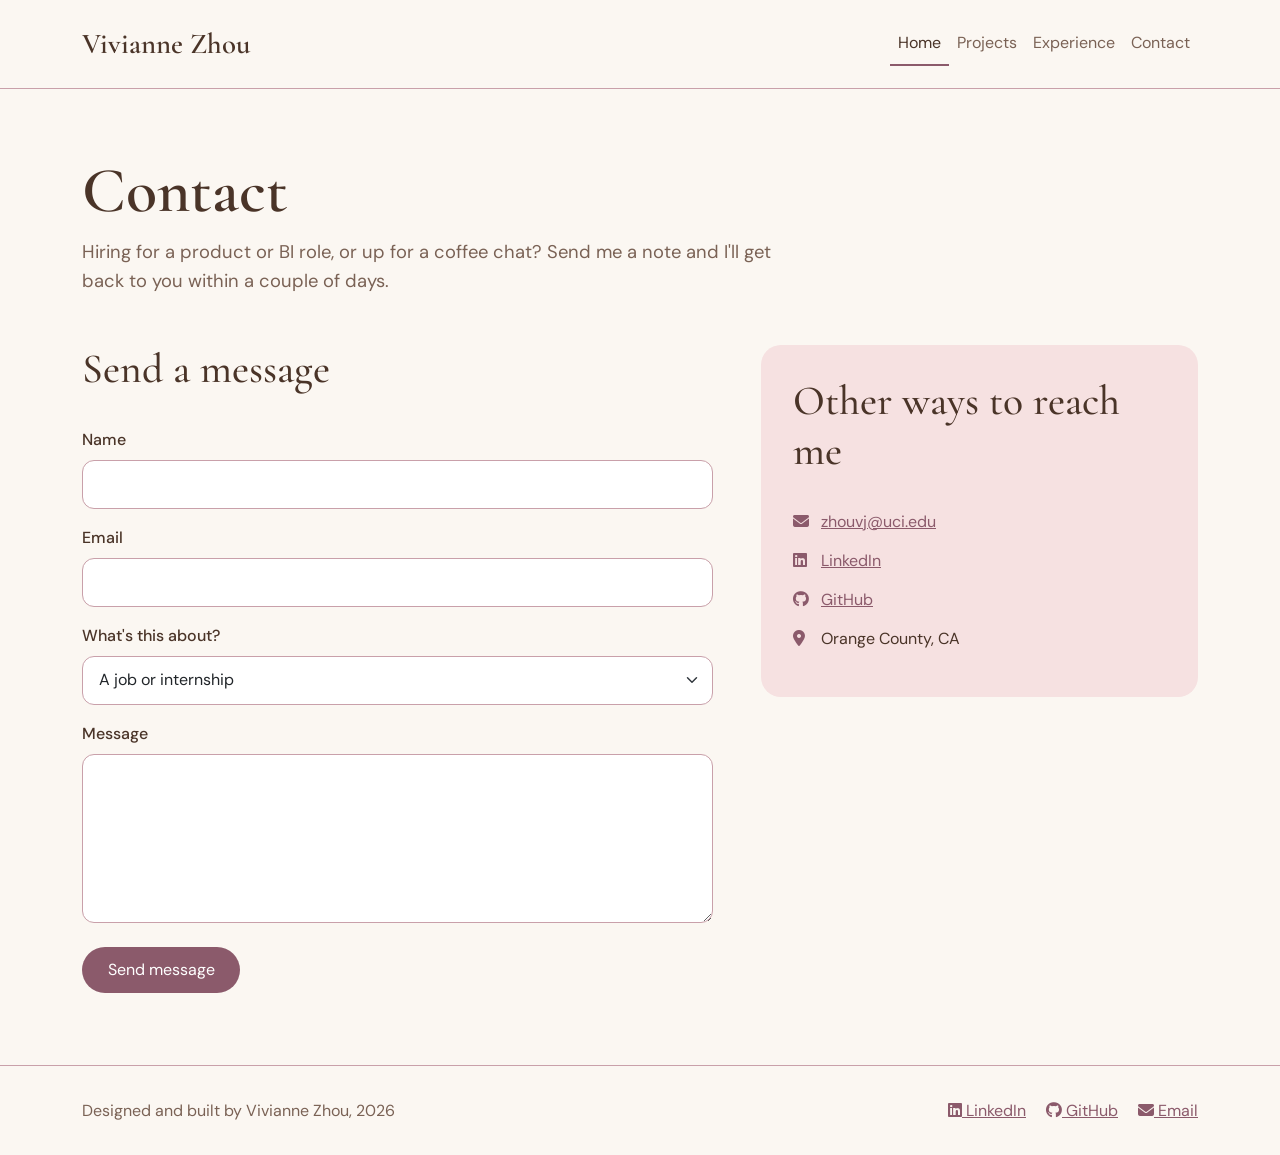
==== contact.html @ 3b4851f9 "add contact page" ====
<!doctype html>
<html lang="en">

<!--
WRITTEN BY: Vivianne Zhou
EMAIL: zhouvj@uci.edu
-->

<head>
  <meta charset="utf-8">
  <meta name="viewport" content="width=device-width, initial-scale=1">
  <meta name="author" content="Vivianne Zhou">
  <meta name="description" content="Get in touch with Vivianne Zhou about product and BI roles!">
  
  <!-- Google Fonts: Cormorant Garamond + DM Sans Condensed -->
  <link rel="preconnect" href="https://fonts.googleapis.com">
  <link rel="preconnect" href="https://fonts.gstatic.com" crossorigin>
  <link rel="stylesheet" href="https://fonts.googleapis.com/css2?family=Cormorant+Garamond:wght@500;600&amp;family=DM+Sans:wght@400;500&amp;display=swap">
  
  <!-- Bootstrap 5.3.3 for the grid, navbar, and buttons -->
  <link rel="stylesheet" href="https://cdn.jsdelivr.net/npm/bootstrap@5.3.3/dist/css/bootstrap.min.css">
 
  <!-- Font Awesome icons -->
  <link rel="stylesheet" href="https://cdnjs.cloudflare.com/ajax/libs/font-awesome/6.5.1/css/all.min.css">

  <!-- my stylesheet, loaded last so it overrides Bootstrap -->
  <link rel="stylesheet" href="css/style.css">

  <title>Contact | Vivianne Zhou</title>
</head>
<body>

  <!-- navigation bar: collapses into a menu button on small screens -->
  <header>
    <nav class="navbar navbar-expand-md site-nav" aria-label="Contact">
      <div class="container">
        <!-- your name on the left, links back to home -->
        <a class="navbar-brand" href="index.html">Vivianne Zhou</a>

        <!-- menu button that only shows on phones -->
        <button class="navbar-toggler" type="button" data-bs-toggle="collapse" data-bs-target="#mainNav" aria-controls="mainNav" aria-expanded="false" aria-label="Toggle navigation">
          <span class="navbar-toggler-icon"></span>
        </button>

        <!-- page links, pushed to the right with ms-auto -->
        <div class="collapse navbar-collapse" id="mainNav">
          <ul class="navbar-nav ms-auto">
            <li class="nav-item"><a class="nav-link active" aria-current="page" href="index.html">Home</a></li>
            <li class="nav-item"><a class="nav-link" href="projects.html">Projects</a></li>
            <li class="nav-item"><a class="nav-link" href="experience.html">Experience</a></li>
            <li class="nav-item"><a class="nav-link" href="contact.html">Contact</a></li>
          </ul>
        </div>
      </div>
    </nav>
  </header>

  <!-- main page content goes here -->
  <main id="main">


       <!-- page title -->
    <div class="page-header">
      <div class="container">
        <h1>Contact</h1>
        <p>Hiring for a product or BI role, or up for a coffee chat? Send me a note and I'll get back to you within a couple of days.</p>
      </div>
    </div>

    <section class="section pt-3" aria-labelledby="form-heading">
      <div class="container">
        <div class="row g-5">

          <!-- contact form: opens the visitor's email app with the message filled in -->
          <div class="col-lg-7">
            <h2 id="form-heading" class="h3">Send a message</h2>
            <form class="contact-form" action="mailto:zhouvj@uci.edu" method="post" enctype="text/plain">
              <div class="mb-3">
                <label class="form-label" for="name">Name</label>
                <input class="form-control" type="text" id="name" name="name" autocomplete="name" required>
              </div>
              <div class="mb-3">
                <label class="form-label" for="email">Email</label>
                <input class="form-control" type="email" id="email" name="email" autocomplete="email" required>
              </div>
              <div class="mb-3">
                <label class="form-label" for="reason">What's this about?</label>
                <select class="form-select" id="reason" name="reason">
                  <option value="role">A job or internship</option>
                  <option value="chat">A coffee chat</option>
                  <option value="other">Something else</option>
                </select>
              </div>
              <div class="mb-4">
                <label class="form-label" for="message">Message</label>
                <textarea class="form-control" id="message" name="message" rows="6" required></textarea>
              </div>
              <button class="btn btn-mauve" type="submit">Send message</button>
            </form>
          </div>

          <!-- other ways to reach me -->
          <aside class="col-lg-5" aria-labelledby="links-heading">
            <div class="contact-card">
              <h2 id="links-heading" class="h3">Other ways to reach me</h2>
              <ul class="contact-links">
                <li><i class="fa-solid fa-envelope" aria-hidden="true"></i> <a href="mailto:zhouvj@uci.edu">zhouvj@uci.edu</a></li>
                <li><i class="fa-brands fa-linkedin" aria-hidden="true"></i> <a href="https://www.linkedin.com/in/viviannezhou">LinkedIn</a></li>
                <li><i class="fa-brands fa-github" aria-hidden="true"></i> <a href="https://github.com/viviannezhou">GitHub</a></li>
                <li><i class="fa-solid fa-location-dot" aria-hidden="true"></i> Orange County, CA</li>
              </ul>
            </div>
          </aside>

        </div>
      </div>
    </section>
  </main>

  <!-- footer with contact links -->
  <footer class="site-footer">
    <div class="container footer-inner">
      <p class="mb-0">Designed and built by Vivianne Zhou, 2026</p>
      <ul class="footer-links">
        <li><a href="https://www.linkedin.com/in/viviannezhou"><i class="fa-brands fa-linkedin" aria-hidden="true"></i> LinkedIn</a></li>
        <li><a href="https://github.com/viviannezhou"><i class="fa-brands fa-github" aria-hidden="true"></i> GitHub</a></li>
        <li><a href="mailto:zhouvj@uci.edu"><i class="fa-solid fa-envelope" aria-hidden="true"></i> Email</a></li>
      </ul>
    </div>
  </footer>

  <!-- Bootstrap JS: makes the phone menu button open and close -->
  <script src="https://cdn.jsdelivr.net/npm/bootstrap@5.3.3/dist/js/bootstrap.bundle.min.js"></script>
</body>
</html>
---- css/style.css ----
/* style.css for Vivianne Zhou's portfolio

   palette:
   cream       #fbf7f2  (page background)
   baby pink   #f6e1e1  (soft sections)
   mauve       #c9a0aa  (borders, accents)
   deep mauve  #8b5a6b  (links, buttons)
   brown       #4a3428  (main text)
   light brown #7a6255  (secondary text)
*/

/* whole page */
body {
  background-color: #fbf7f2;
  color: #4a3428;
  font-family: "DM Sans", Helvetica, Arial, sans-serif;
  line-height: 1.6;
}

/* headings */
h1,
h2,
h3 {
  font-family: "Cormorant Garamond", Georgia, serif;
  font-weight: 600;
  color: #4a3428;
}

/* links */
a {
  color: #8b5a6b;
}

a:hover {
  color: #4a3428;
}

/* navbar */
.site-nav {
  border-bottom: 1px solid #c9a0aa;
  padding: 1rem 0;
}

.site-nav .navbar-brand {
  font-family: "Cormorant Garamond", Georgia, serif;
  font-size: 1.8rem;
  font-weight: 600;
  color: #4a3428;
}

.site-nav .nav-link {
  color: #7a6255;
}

.site-nav .nav-link:hover {
  color: #4a3428;
}

/* current page gets a mauve underline */
.site-nav .nav-link.active {
  color: #4a3428;
  border-bottom: 2px solid #8b5a6b;
}

/* intro section */
.hero {
  padding: 4rem 0 5rem;
}

.hero-title {
  font-size: 5rem;
  line-height: 1;
  margin-bottom: 1.5rem;
}

.hero-lead {
  font-size: 1.25rem;
  max-width: 34em;
}

.hero-note {
  color: #7a6255;
}

.hero-buttons {
  display: flex;
  flex-wrap: wrap;
  gap: 0.75rem;
  margin-top: 2rem;
}

/* buttons */
.btn-mauve,
.btn-pink {
  border-radius: 999px;
  padding: 0.7rem 1.6rem;
  border: none;
}

.btn-mauve {
  background-color: #8b5a6b;
  color: #ffffff;
}

.btn-mauve:hover {
  background-color: #4a3428;
  color: #ffffff;
}

.btn-pink {
  background-color: #f6e1e1;
  color: #4a3428;
}

.btn-pink:hover {
  background-color: #c9a0aa;
  color: #4a3428;
}

/* arch-shaped photo with a pink frame */
.portrait {
  display: block;
  width: 100%;
  max-width: 360px;
  height: auto;
  margin: 0 auto;
  border-radius: 180px 180px 16px 16px;
  border: 10px solid #f6e1e1;
}

/* phones: smaller title and photo */
@media (max-width: 767.98px) {
  .hero {
    padding: 2rem 0 3rem;
  }

  .hero-title {
    font-size: 3.2rem;
  }

  .portrait {
    max-width: 220px;
  }
}

/* shared section spacing */
.section {
  padding: 4.5rem 0;
}

.section-pink {
  background-color: #f6e1e1;
}

.section h2 {
  font-size: 2.6rem;
  margin-bottom: 2rem;
}

/* focus boxes */
.focus-box {
  height: 100%;
  background-color: #fbf7f2;
  border-radius: 20px;
  padding: 2rem;
}

.focus-box i {
  font-size: 1.6rem;
  color: #8b5a6b;
  margin-bottom: 1rem;
}

.focus-box h3 {
  font-size: 1.7rem;
}

.focus-box p {
  margin-bottom: 0;
}

/* footer */
.site-footer {
  border-top: 1px solid #c9a0aa;
  padding: 2rem 0;
  color: #7a6255;
}

.footer-inner {
  display: flex;
  flex-wrap: wrap;
  justify-content: space-between;
  align-items: center;
  gap: 1rem;
}

.footer-links {
  list-style: none;
  display: flex;
  flex-wrap: wrap;
  gap: 1.25rem;
  padding: 0;
  margin: 0;
}

/* phones: less padding, smaller section titles */
@media (max-width: 767.98px) {
  .section {
    padding: 3rem 0;
  }

  .section h2 {
    font-size: 2rem;
  }
}

/* page title area (projects, experience, contact) */
.page-header {
  padding: 4rem 0 1rem;
}

.page-header h1 {
  font-size: 4rem;
}

.page-header p {
  color: #7a6255;
  font-size: 1.15rem;
  max-width: 38em;
}

/* project cards */
.project-card {
  height: 100%;
  background-color: #ffffff;
  border: 1px solid #f6e1e1;
  border-top: 6px solid #c9a0aa;
  border-radius: 16px;
  padding: 1.75rem;
}

.project-card h3 {
  font-size: 1.6rem;
}

.project-where {
  color: #7a6255;
  font-size: 0.95rem;
}

/* little pill tags under each project */
.tags {
  list-style: none;
  display: flex;
  flex-wrap: wrap;
  gap: 0.5rem;
  padding: 0;
  margin: 1rem 0 0;
}

.tags li {
  background-color: #f6e1e1;
  border-radius: 999px;
  padding: 0.2rem 0.8rem;
  font-size: 0.85rem;
}

@media (max-width: 767.98px) {
  .page-header h1 {
    font-size: 2.8rem;
  }
}

/* experience timeline */
.timeline {
  list-style: none;
  padding: 0;
  margin: 0;
  border-left: 2px solid #c9a0aa;
}

.timeline-item {
  display: grid;
  grid-template-columns: 10rem 1fr;
  column-gap: 2rem;
  padding: 0 0 2.5rem 2rem;
  position: relative;
}

/* mauve dot on the line for each role */
.timeline-item::before {
  content: "";
  position: absolute;
  left: -9px;
  top: 0.4rem;
  width: 16px;
  height: 16px;
  border-radius: 50%;
  background-color: #fbf7f2;
  border: 3px solid #8b5a6b;
}

.timeline-date {
  color: #7a6255;
  font-weight: 500;
}

.timeline-org {
  color: #7a6255;
}

/* skills table */
.skills-table caption {
  caption-side: top;
  color: #7a6255;
}

.skills-table thead th {
  background-color: #c9a0aa;
  color: #4a3428;
}

/* education card */
.side-card {
  height: 100%;
  background-color: #fbf7f2;
  border-radius: 20px;
  padding: 2rem;
}

/* phones: date goes above the role instead of beside it */
@media (max-width: 767.98px) {
  .timeline-item {
    grid-template-columns: 1fr;
    padding-left: 1.5rem;
  }

  .timeline-date {
    margin-bottom: 0.25rem;
  }
}

/* contact form */
.contact-form .form-label {
  font-weight: 500;
}

.contact-form .form-control,
.contact-form .form-select {
  border-radius: 12px;
  border-color: #c9a0aa;
  padding: 0.7rem 1rem;
  background-color: #ffffff;
}

/* mauve glow when you click into a box */
.contact-form .form-control:focus,
.contact-form .form-select:focus {
  border-color: #8b5a6b;
  box-shadow: 0 0 0 0.2rem #f6e1e1;
}

/* pink card on the right */
.contact-card {
  background-color: #f6e1e1;
  border-radius: 20px;
  padding: 2rem;
}

.contact-links {
  list-style: none;
  padding: 0;
  margin: 0;
}

.contact-links li {
  margin-bottom: 0.85rem;
}

.contact-links i {
  width: 1.5rem;
  color: #8b5a6b;
}
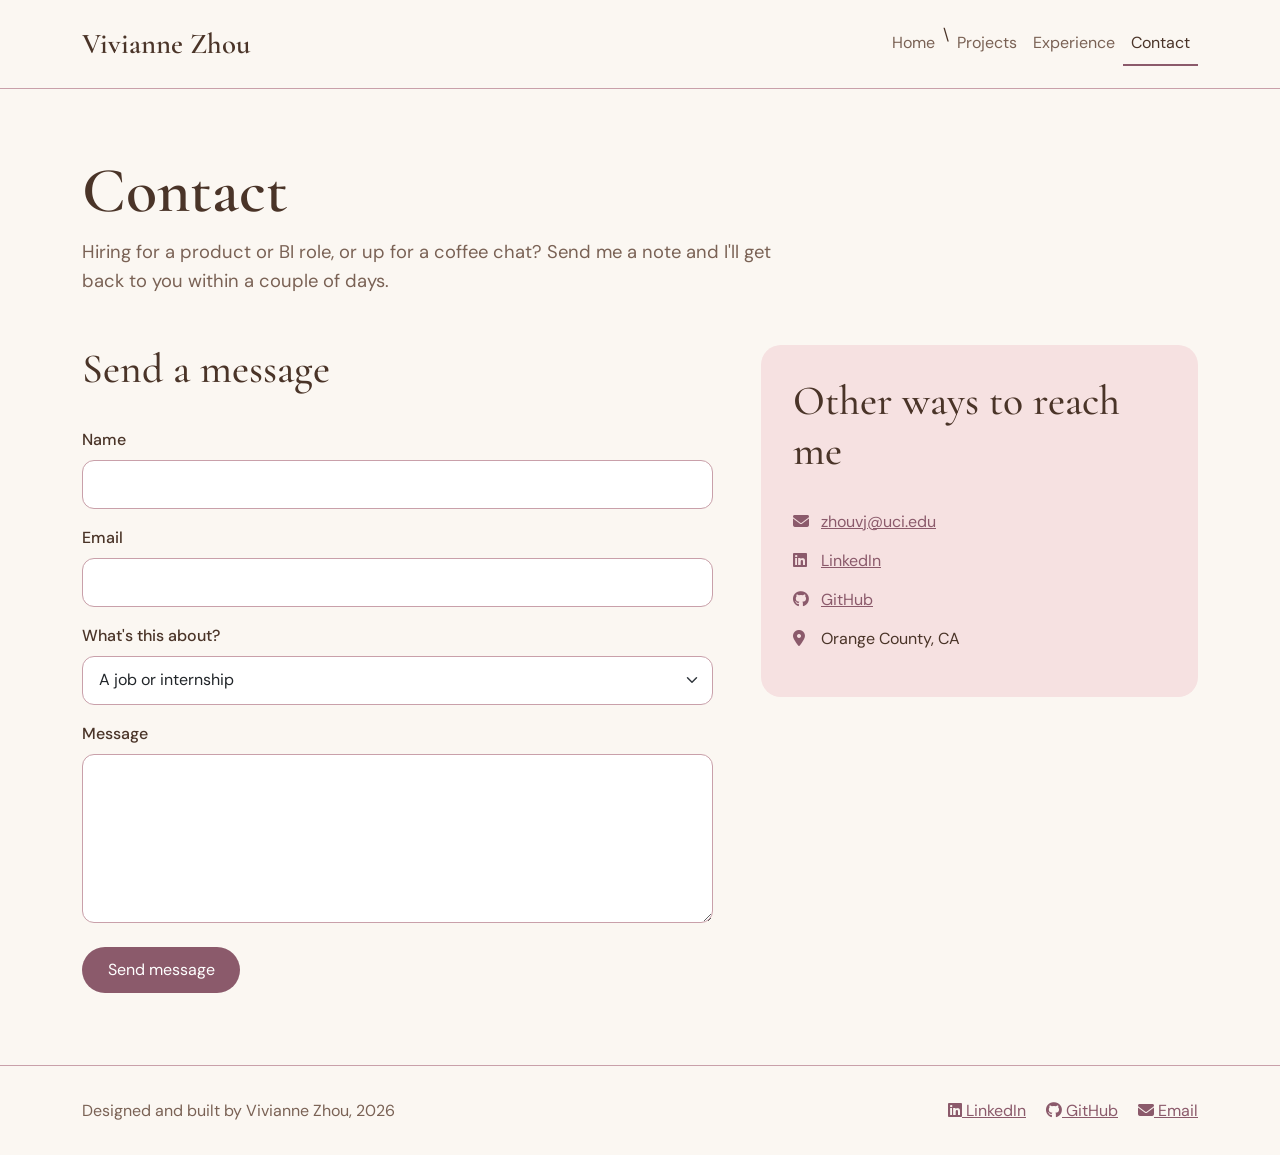
==== commit 81c5b35d: "readme updates and other fixes" ====
--- a/contact.html
+++ b/contact.html
@@ -45,10 +45,10 @@
         <!-- page links, pushed to the right with ms-auto -->
         <div class="collapse navbar-collapse" id="mainNav">
           <ul class="navbar-nav ms-auto">
-            <li class="nav-item"><a class="nav-link active" aria-current="page" href="index.html">Home</a></li>
-            <li class="nav-item"><a class="nav-link" href="projects.html">Projects</a></li>
+            <li class="nav-item"><a class="nav-link" href="index.html">Home</a></li>
+\           <li class="nav-item"><a class="nav-link" href="projects.html">Projects</a></li>
             <li class="nav-item"><a class="nav-link" href="experience.html">Experience</a></li>
-            <li class="nav-item"><a class="nav-link" href="contact.html">Contact</a></li>
+            <li class="nav-item"><a class="nav-link active" aria-current="page" href="contact.html">Contact</a></li>
           </ul>
         </div>
       </div>
@@ -104,10 +104,10 @@
             <div class="contact-card">
               <h2 id="links-heading" class="h3">Other ways to reach me</h2>
               <ul class="contact-links">
-                <li><i class="fa-solid fa-envelope" aria-hidden="true"></i> <a href="mailto:zhouvj@uci.edu">zhouvj@uci.edu</a></li>
-                <li><i class="fa-brands fa-linkedin" aria-hidden="true"></i> <a href="https://www.linkedin.com/in/viviannezhou">LinkedIn</a></li>
-                <li><i class="fa-brands fa-github" aria-hidden="true"></i> <a href="https://github.com/viviannezhou">GitHub</a></li>
-                <li><i class="fa-solid fa-location-dot" aria-hidden="true"></i> Orange County, CA</li>
+                <li><span class="fa-solid fa-envelope" aria-hidden="true"></span> <a href="mailto:zhouvj@uci.edu">zhouvj@uci.edu</a></li>
+                <li><span class="fa-brands fa-linkedin" aria-hidden="true"></span> <a href="https://www.linkedin.com/in/viviannezhou">LinkedIn</a></li>
+                <li><span class="fa-brands fa-github" aria-hidden="true"></span> <a href="https://github.com/viviannezhou">GitHub</a></li>
+                <li><span class="fa-solid fa-location-dot" aria-hidden="true"></span> Orange County, CA</li>
               </ul>
             </div>
           </aside>
@@ -122,9 +122,9 @@
     <div class="container footer-inner">
       <p class="mb-0">Designed and built by Vivianne Zhou, 2026</p>
       <ul class="footer-links">
-        <li><a href="https://www.linkedin.com/in/viviannezhou"><i class="fa-brands fa-linkedin" aria-hidden="true"></i> LinkedIn</a></li>
-        <li><a href="https://github.com/viviannezhou"><i class="fa-brands fa-github" aria-hidden="true"></i> GitHub</a></li>
-        <li><a href="mailto:zhouvj@uci.edu"><i class="fa-solid fa-envelope" aria-hidden="true"></i> Email</a></li>
+        <li><a href="https://www.linkedin.com/in/viviannezhou"><span class="fa-brands fa-linkedin" aria-hidden="true"></span> LinkedIn</a></li>
+        <li><a href="https://github.com/viviannezhou"><span class="fa-brands fa-github" aria-hidden="true"></span> GitHub</a></li>
+        <li><a href="mailto:zhouvj@uci.edu"><span class="fa-solid fa-envelope" aria-hidden="true"></span> Email</a></li>
       </ul>
     </div>
   </footer>
--- a/css/style.css
+++ b/css/style.css
@@ -165,7 +165,7 @@
   padding: 2rem;
 }
 
-.focus-box i {
+.focus-box .fa-solid {
   font-size: 1.6rem;
   color: #8b5a6b;
   margin-bottom: 1rem;
@@ -377,7 +377,13 @@
   margin-bottom: 0.85rem;
 }
 
-.contact-links i {
+.contact-links .fa-solid,
+.contact-links .fa-brands {
   width: 1.5rem;
   color: #8b5a6b;
+}
+
+/* bold tool names in the first column */
+.skills-table td:first-child {
+  font-weight: 600;
 }
